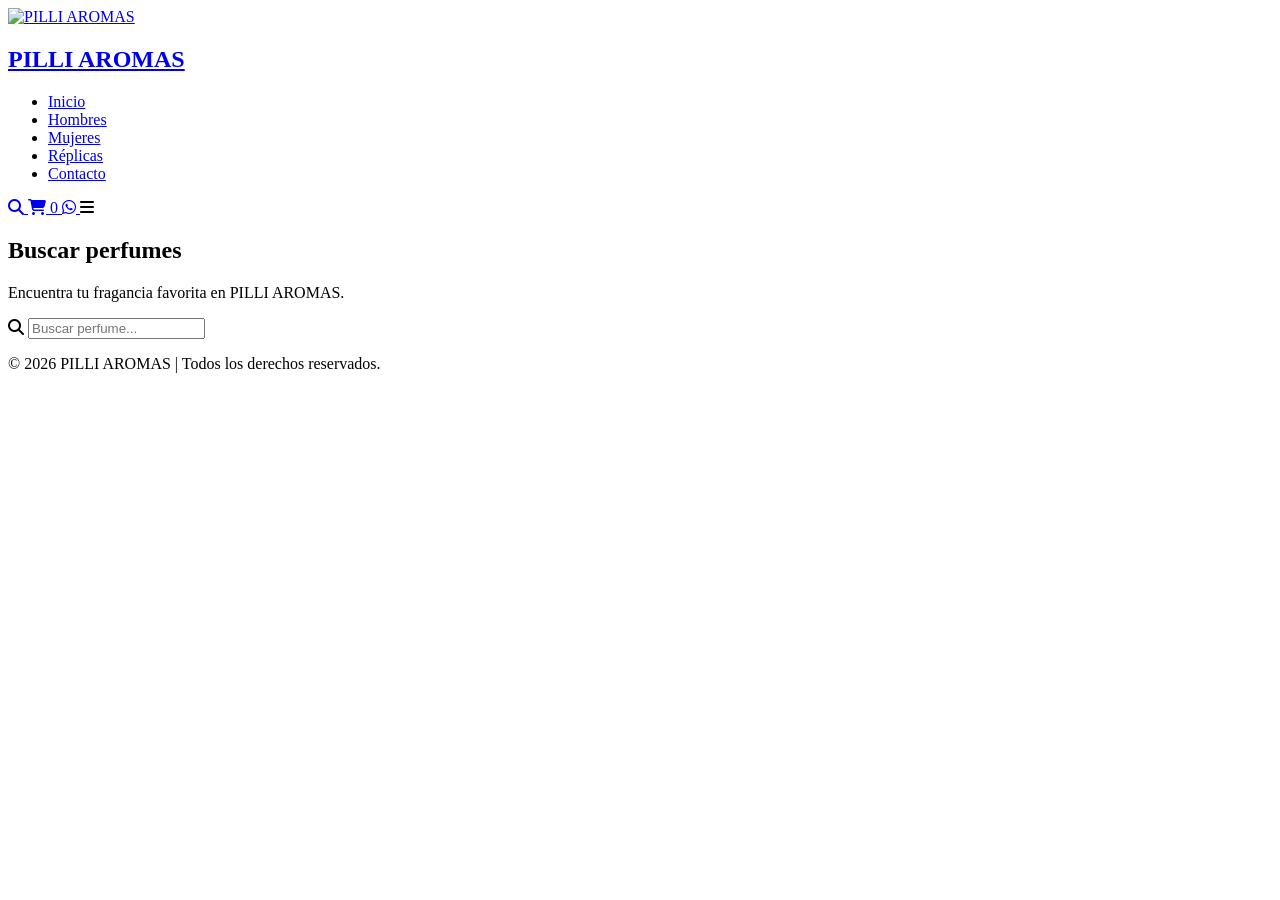
==== buscar.html @ 11cfb2fa "Add files via upload" ====
<!DOCTYPE html>
<html lang="es">

<head>

<meta charset="UTF-8">
<meta name="viewport" content="width=device-width, initial-scale=1.0">

<meta name="description" content="Busca tu fragancia favorita en el catálogo completo de PILLI AROMAS.">


<title>PILLI AROMAS | Buscar</title>

<link rel="icon" type="image/png" href="img/icono-pillimue.png">


<link rel="stylesheet" href="css/style.css">

<link rel="stylesheet"
href="https://cdnjs.cloudflare.com/ajax/libs/font-awesome/6.7.2/css/all.min.css">

</head>


<body>


<header>

<nav class="navbar">


<a href="index.html" class="logo">

<img src="img/icono-pillimue.png" alt="PILLI AROMAS">

<h2>PILLI AROMAS</h2>

</a>


<ul class="menu" id="menu">

<li><a href="index.html">Inicio</a></li>

<li><a href="hombres.html">Hombres</a></li>

<li><a href="mujeres.html">Mujeres</a></li>

<li><a href="replicas.html">Réplicas</a></li>

<li><a href="contacto.html">Contacto</a></li>

</ul>


<div class="iconos">

<a href="buscar.html">

<i class="fa-solid fa-magnifying-glass"></i>

</a>

<a href="carrito.html" class="carrito-icono">

<i class="fa-solid fa-cart-shopping"></i>

<span id="contador-carrito">
0
</span>

</a>


<a href="https://wa.me/573332524719?text=Hola,%20quiero%20hacer%20un%20pedido%20en%20PILLI%20AROMAS" target="_blank">

<i class="fa-brands fa-whatsapp"></i>

</a>

<i class="fa-solid fa-bars menu-movil" id="menu-btn"></i>

</div>


</nav>

</header>





<section class="destacados">


<h2>Buscar perfumes</h2>


<p>
Encuentra tu fragancia favorita en PILLI AROMAS.
</p>



<div class="barra-busqueda">

<i class="fa-solid fa-magnifying-glass"></i>

<label for="buscador" class="sr-only">Buscar perfume</label>

<input 
type="text"
id="buscador"
placeholder="Buscar perfume..."
>

</div>



<div class="contenedor-productos" id="resultado">

</div>


</section>

<footer>

<p>
© 2026 PILLI AROMAS | Todos los derechos reservados.
</p>

</footer>



<script src="JavaScript/script.js"></script>

<script src="JavaScript/productos.js"></script>


<script>

const buscador = document.getElementById("buscador");

const resultado = document.getElementById("resultado");



productos.forEach(producto => {


resultado.innerHTML += `

<article class="producto">


<img src="${producto.imagen}" alt="${producto.nombre}" loading="lazy">


<h3>${producto.nombre}</h3>


<p>
${producto.descripcion}
</p>


<span>
${producto.precio}
</span>



<a class="producto-whatsapp"
href="https://wa.me/573332524719?text=Hola,%20estoy%20interesado%20en%20${producto.nombre}%20de%20PILLI%20AROMAS"
target="_blank">

<i class="fa-brands fa-whatsapp"></i>

Consultar

</a>


<button class="btn-carrito"
onclick="agregarCarrito('${producto.nombre}', '${producto.imagen}', 120000)">

<i class="fa-solid fa-cart-plus"></i>

Agregar al carrito

</button>


</article>

`;

});




const productosHTML = document.querySelectorAll(".producto");



buscador.addEventListener("keyup",()=>{


let texto = buscador.value.toLowerCase();



productosHTML.forEach(producto=>{


let nombre = producto.querySelector("h3").innerText.toLowerCase();



if(nombre.includes(texto)){


producto.style.display="block";


}else{


producto.style.display="none";


}


});


});


</script>


</body>

</html>
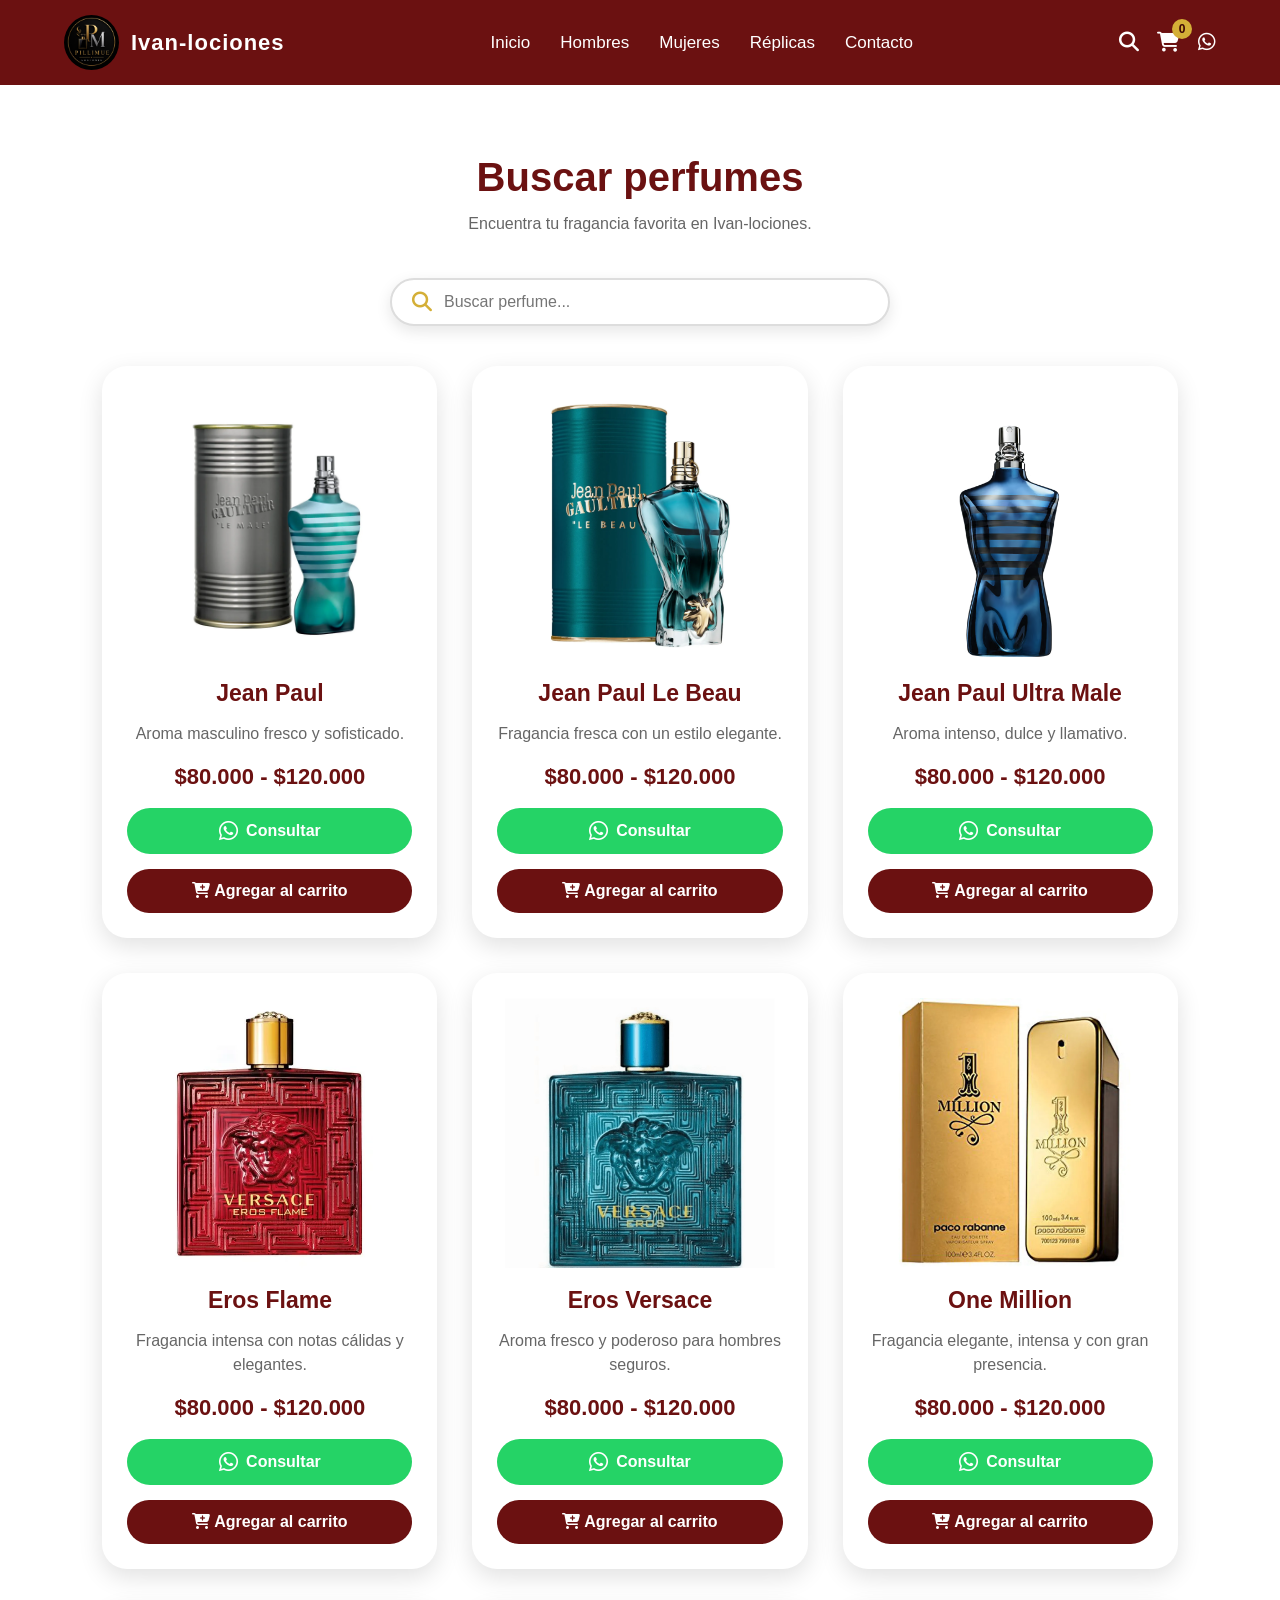
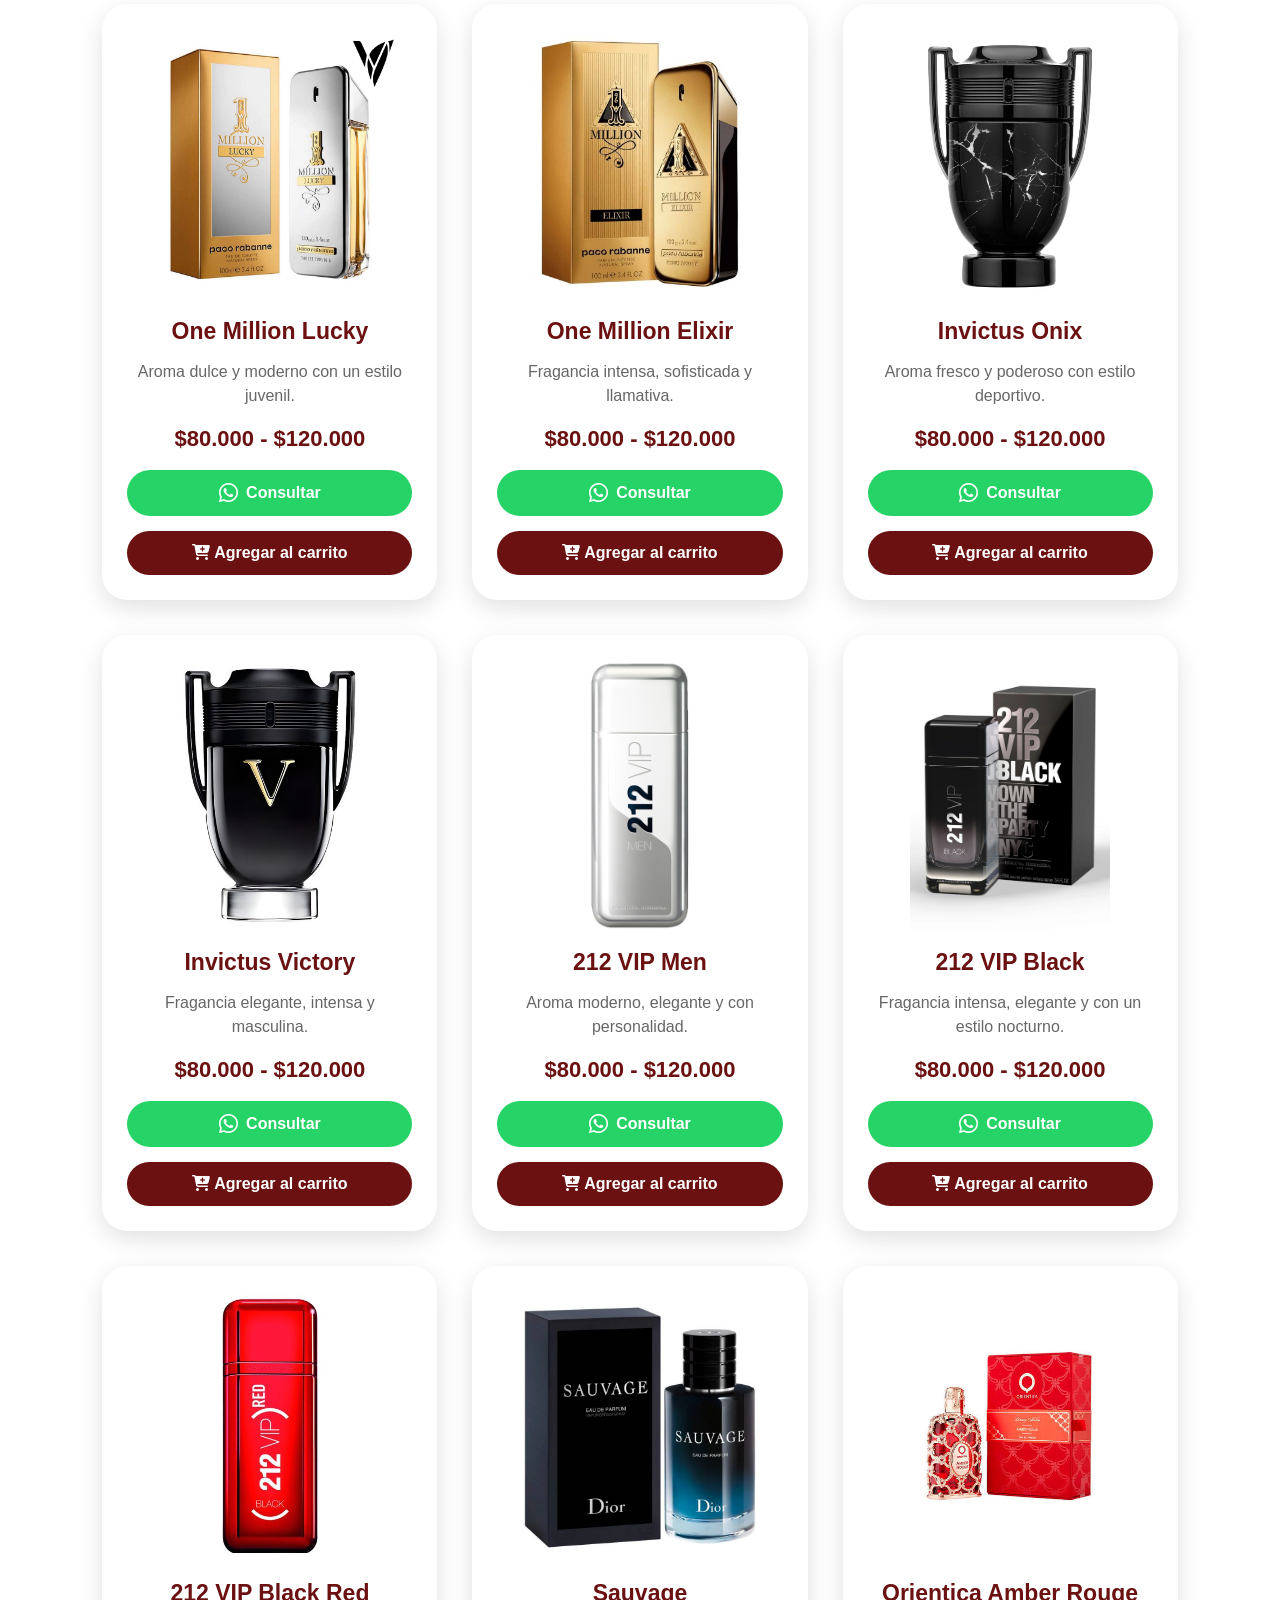
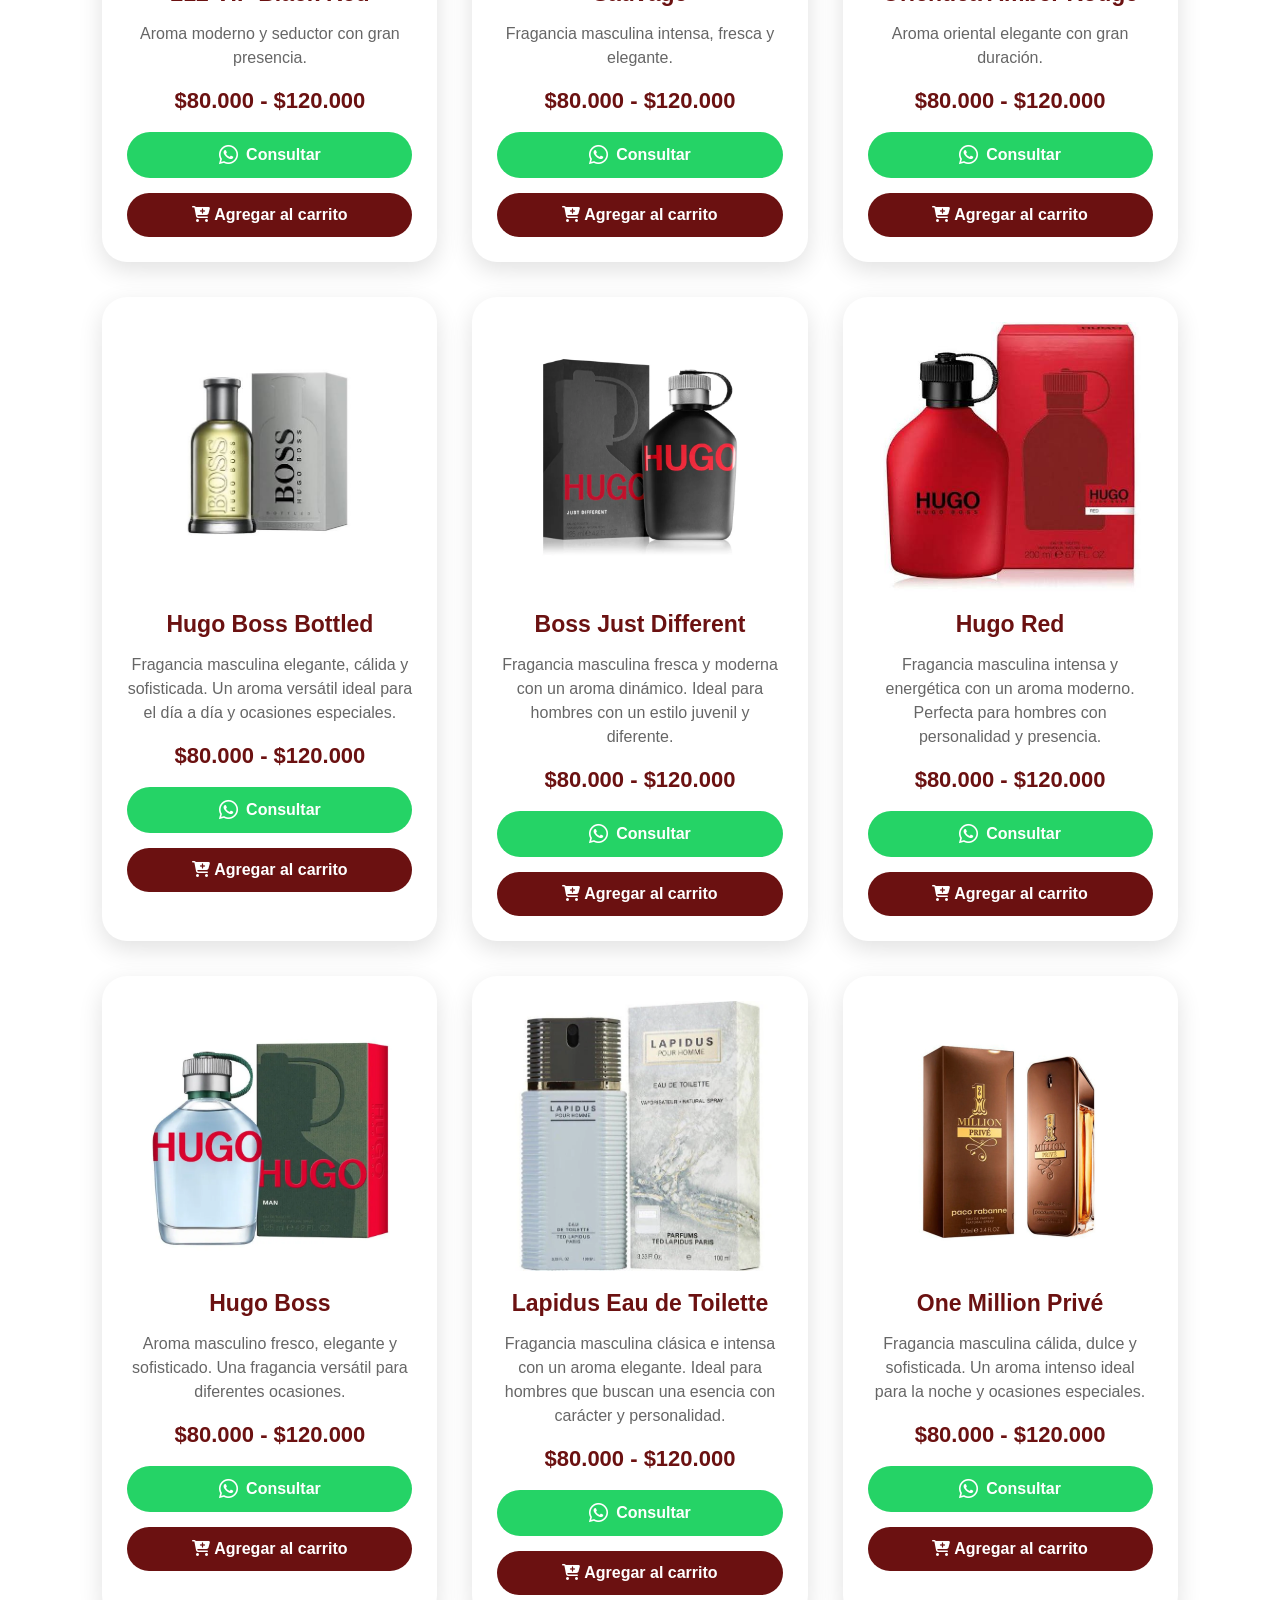
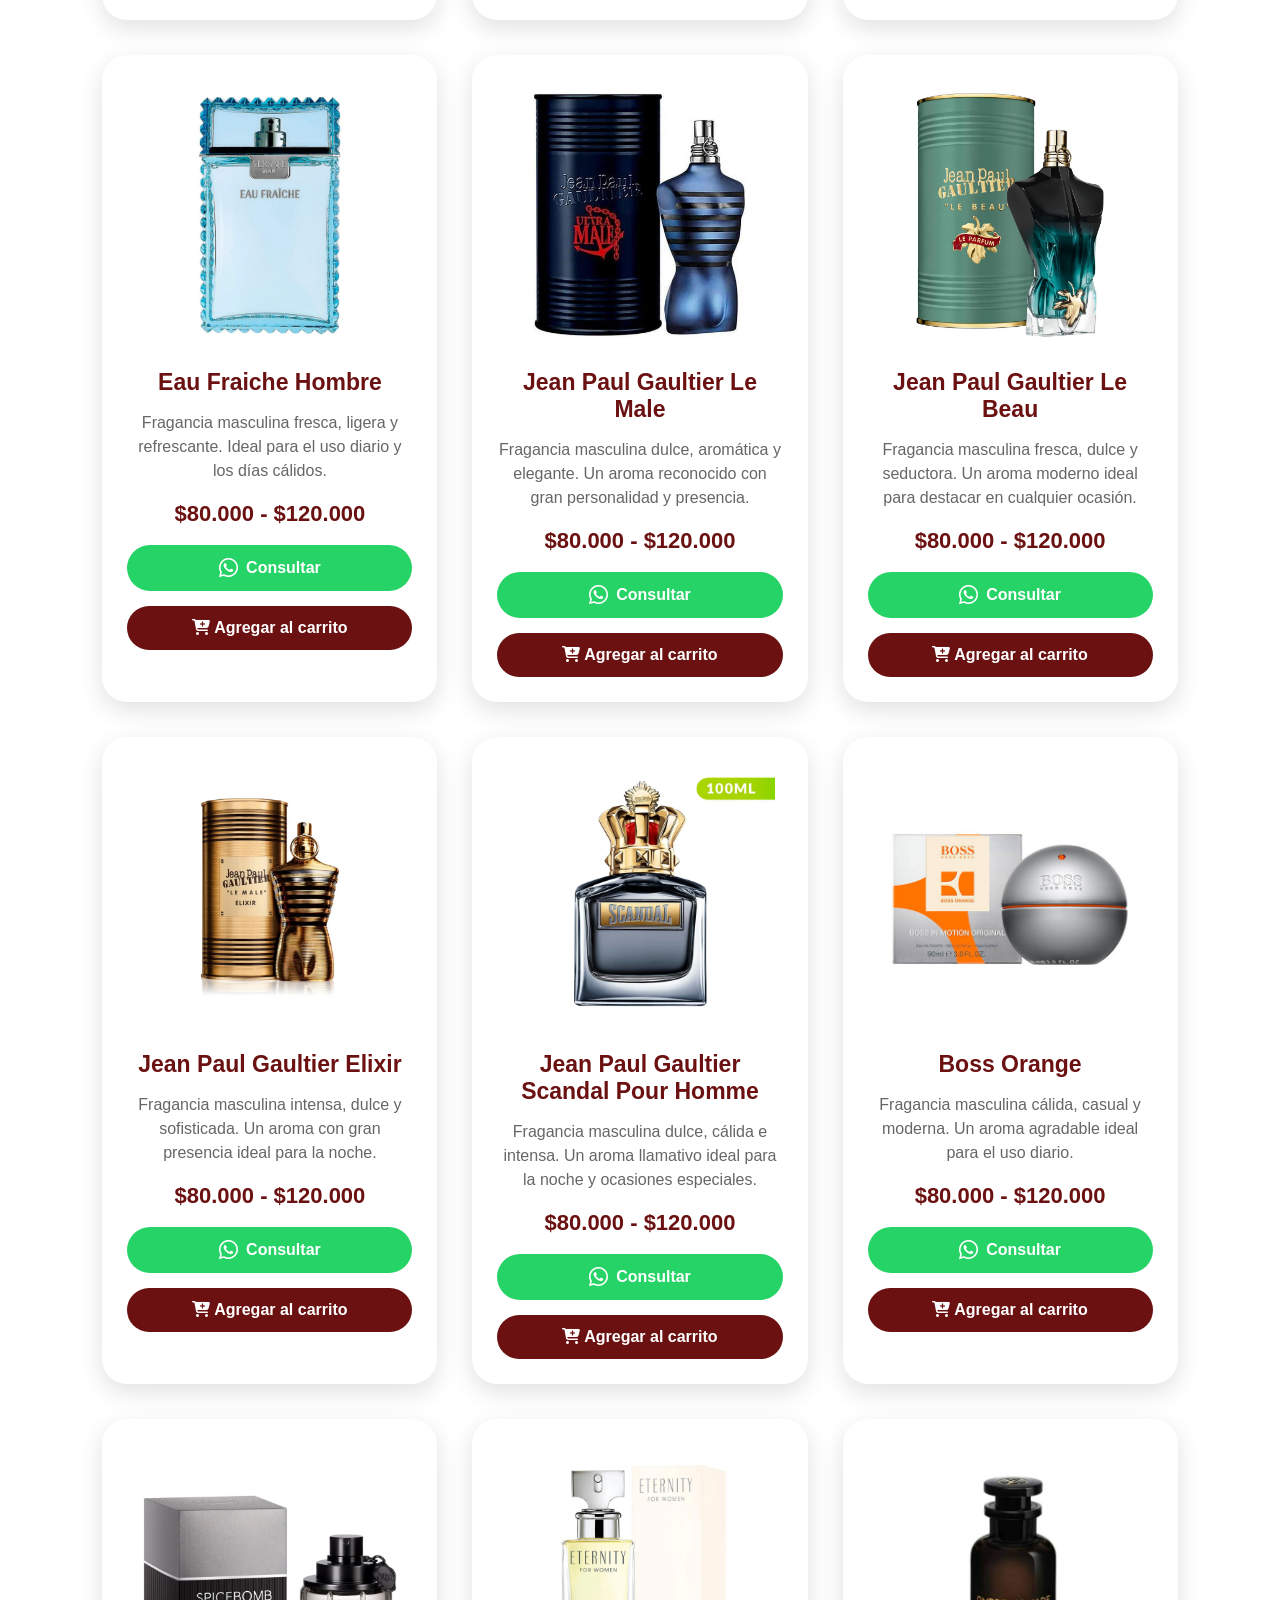
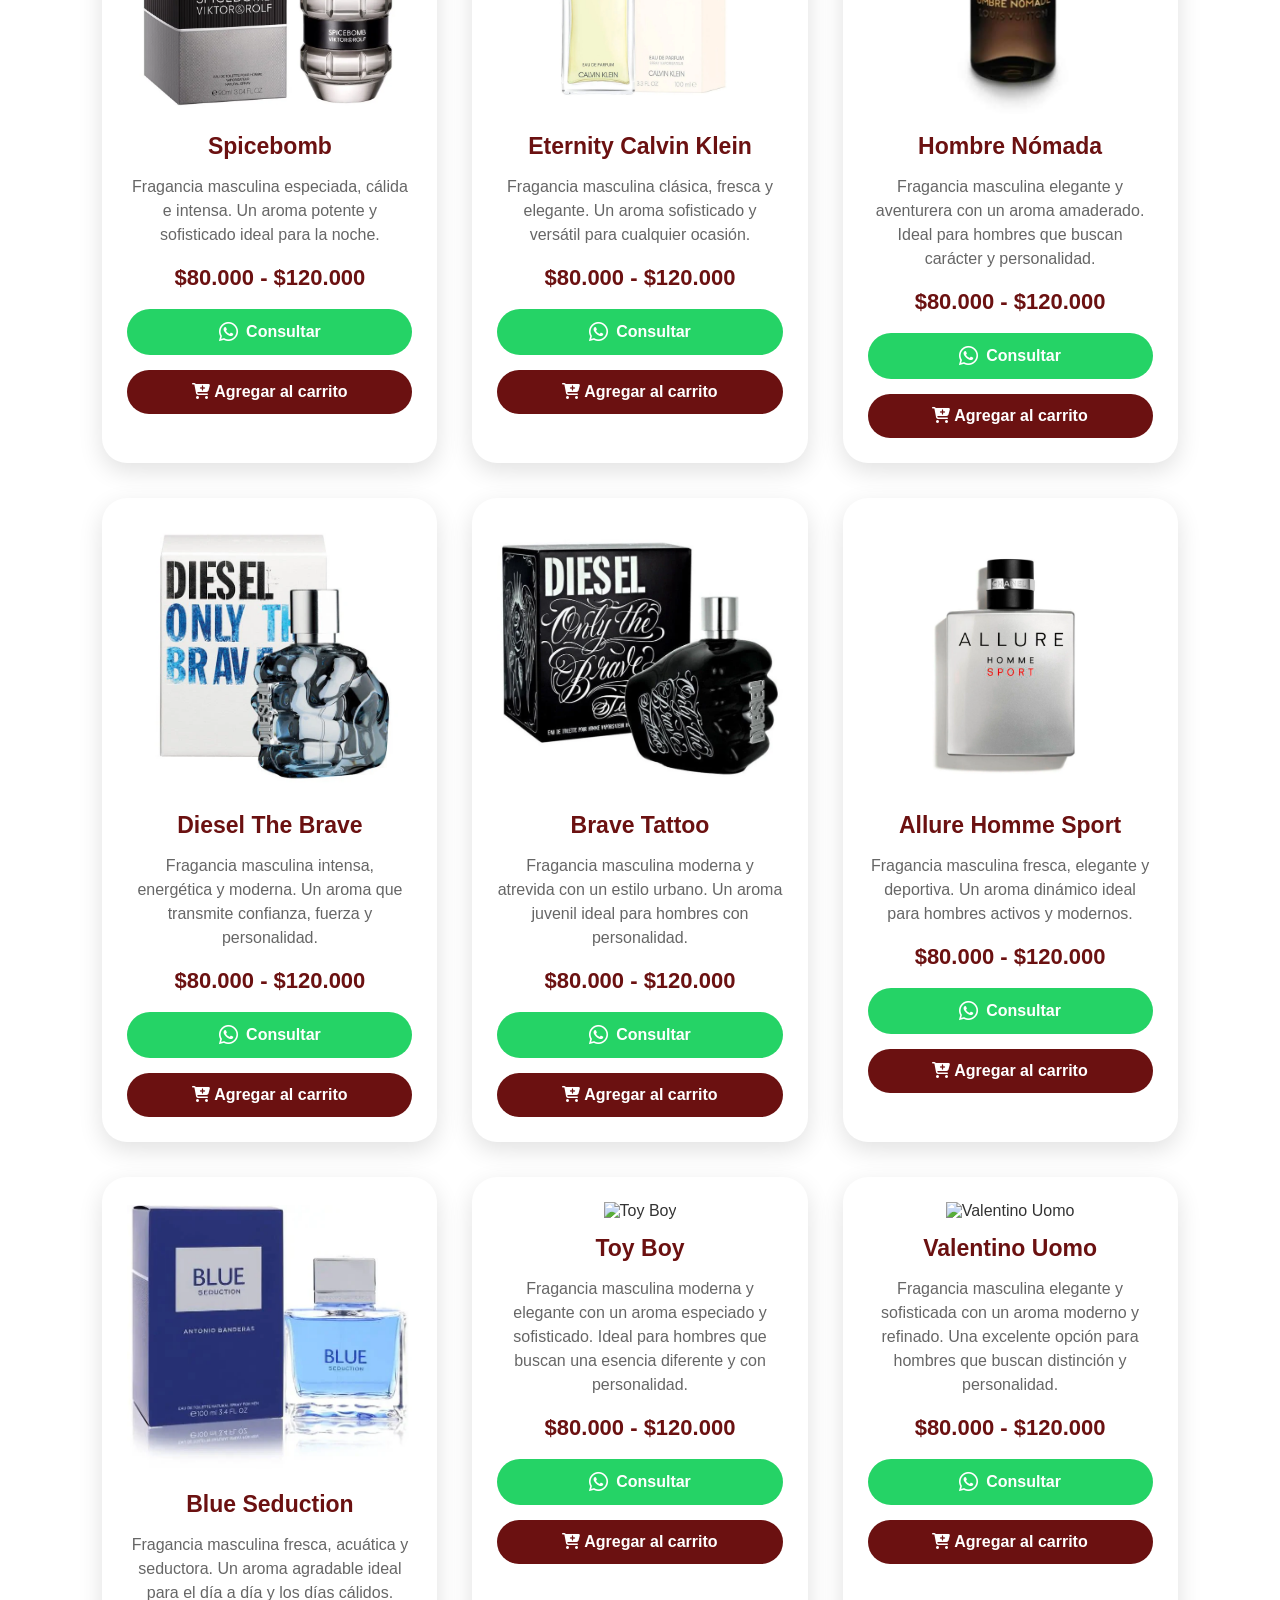
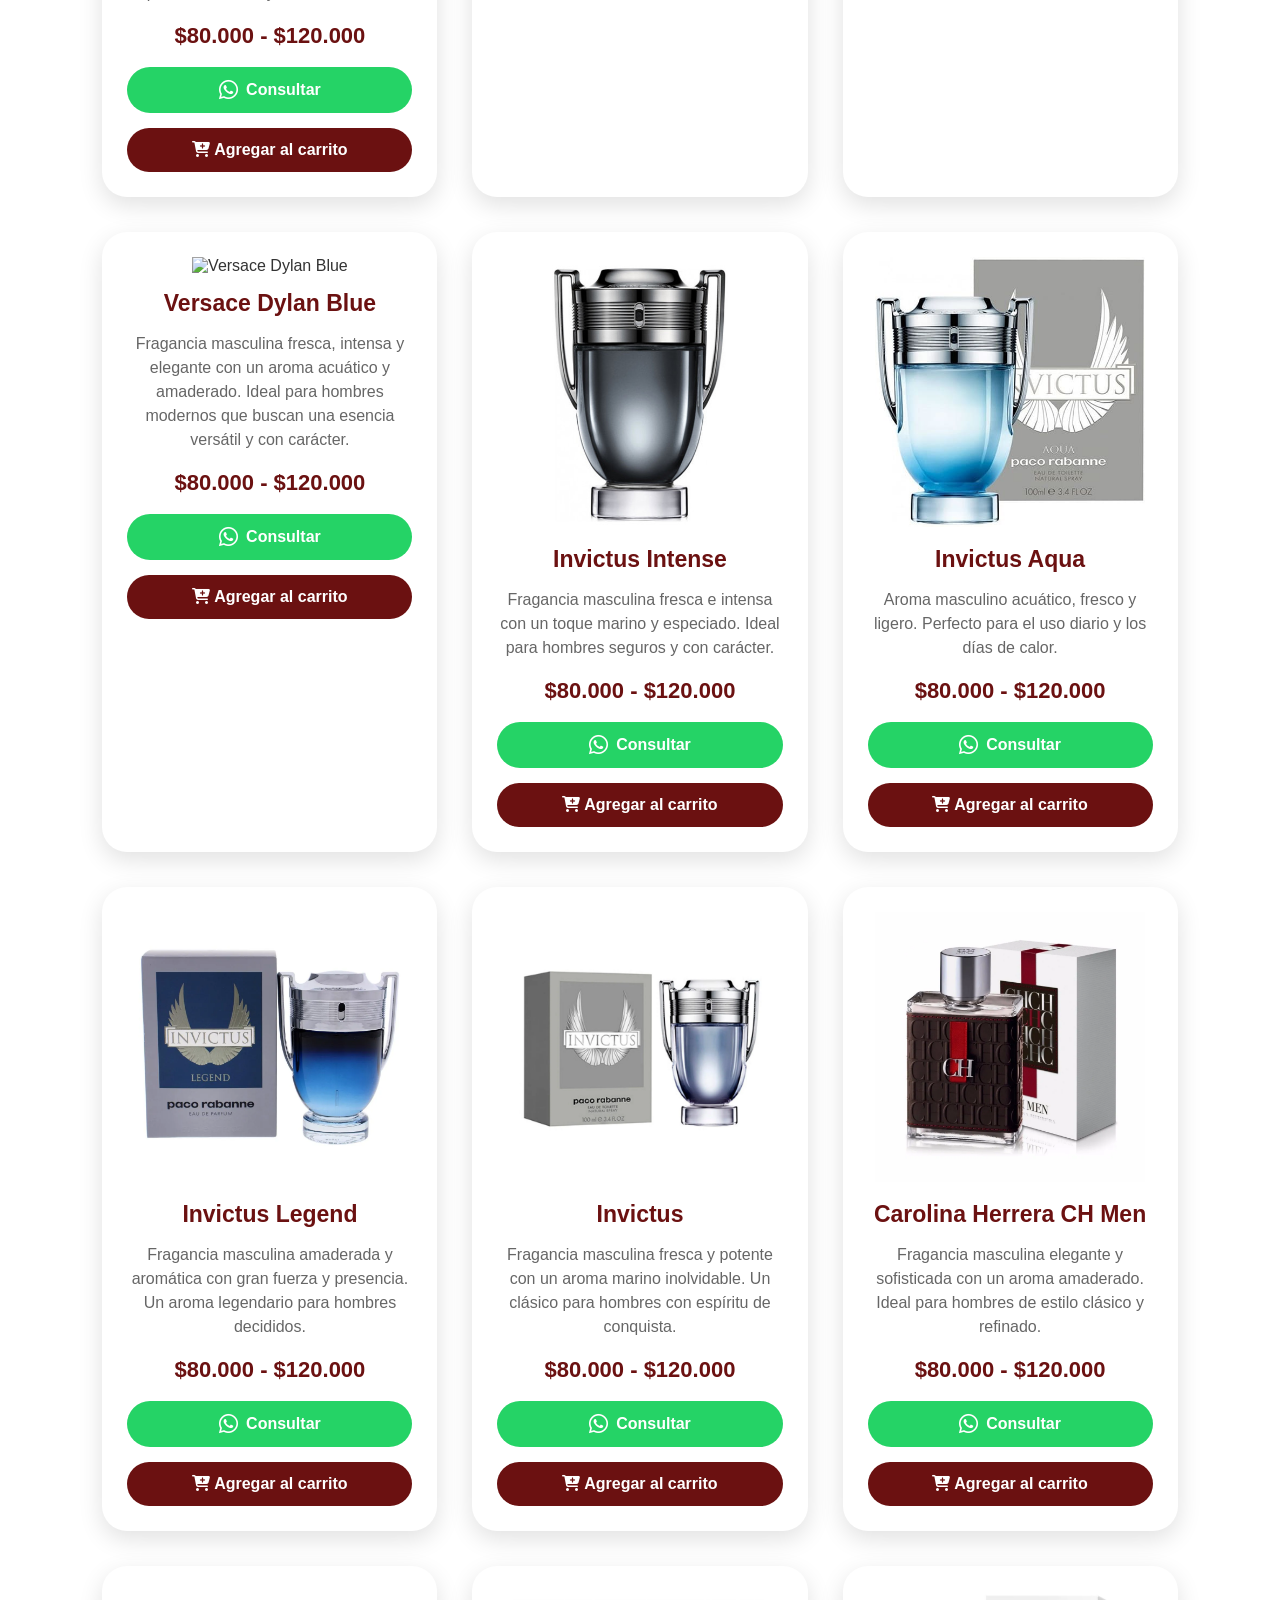
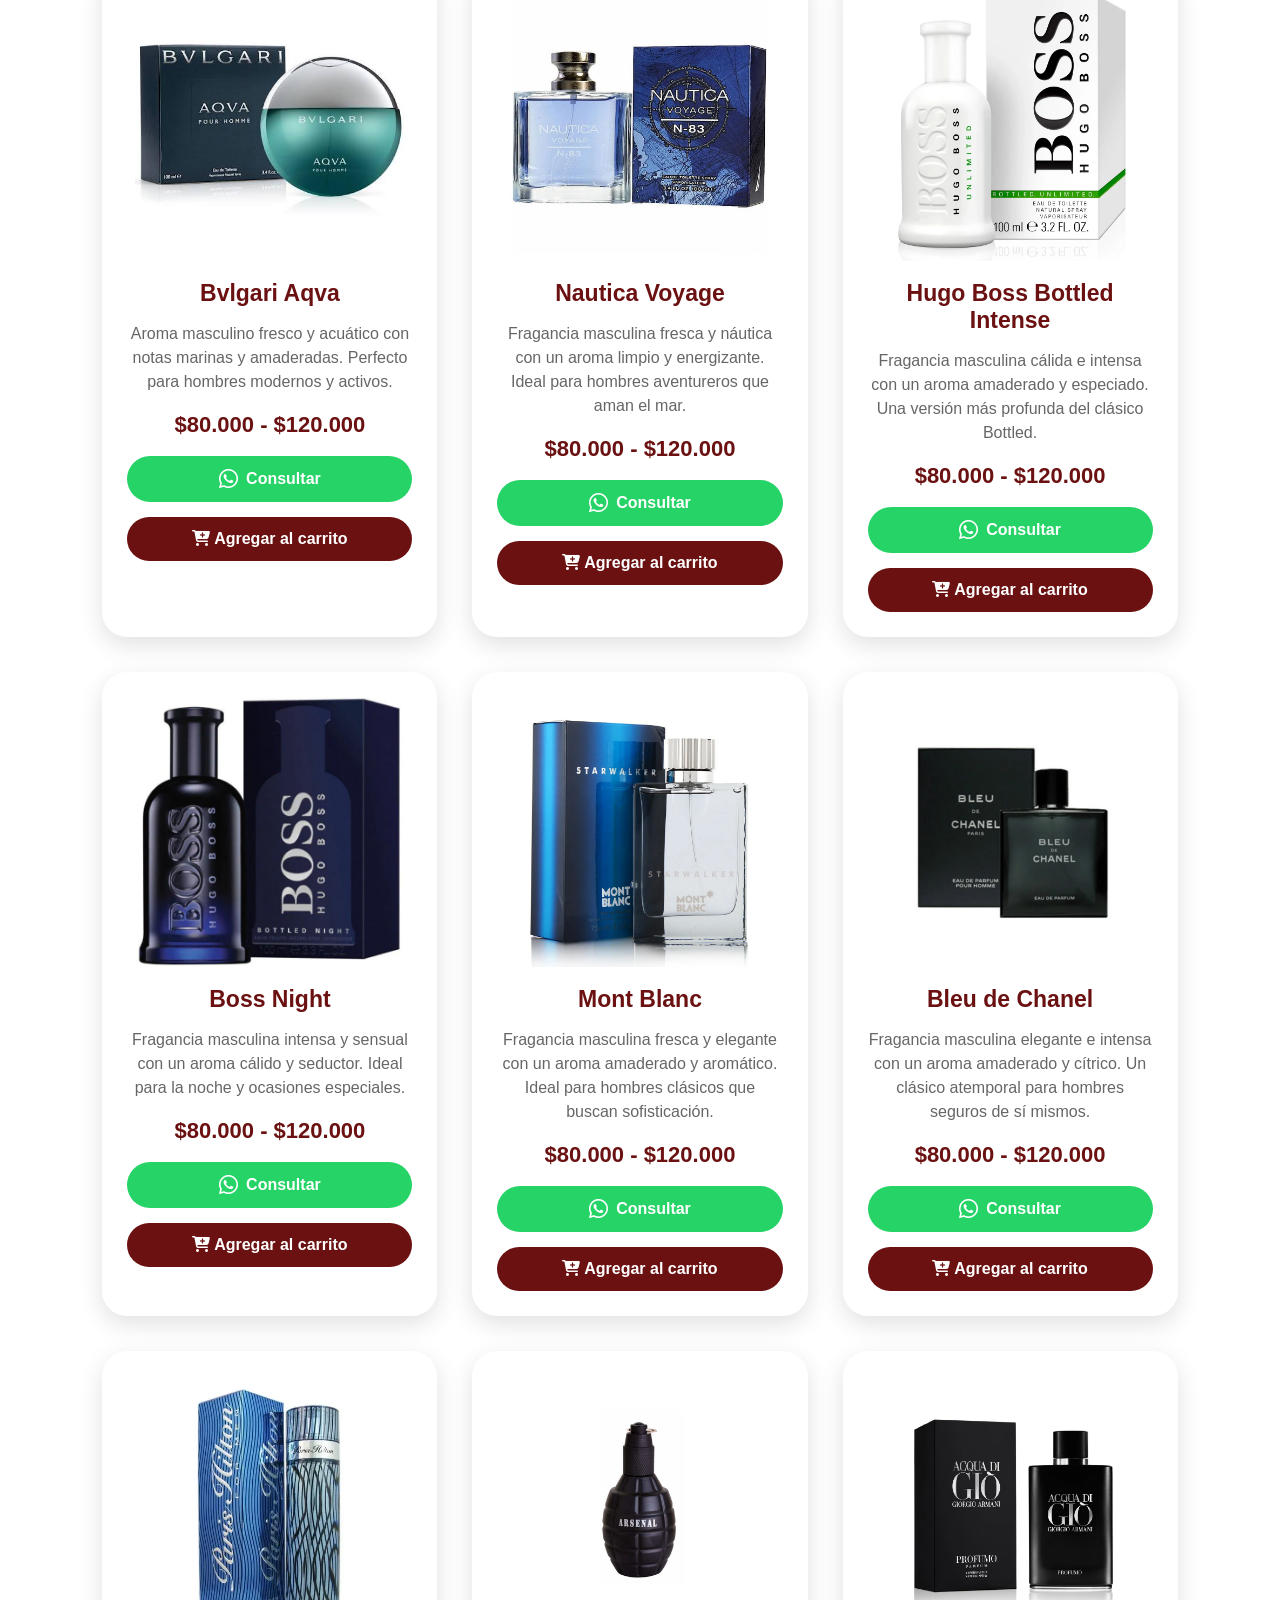
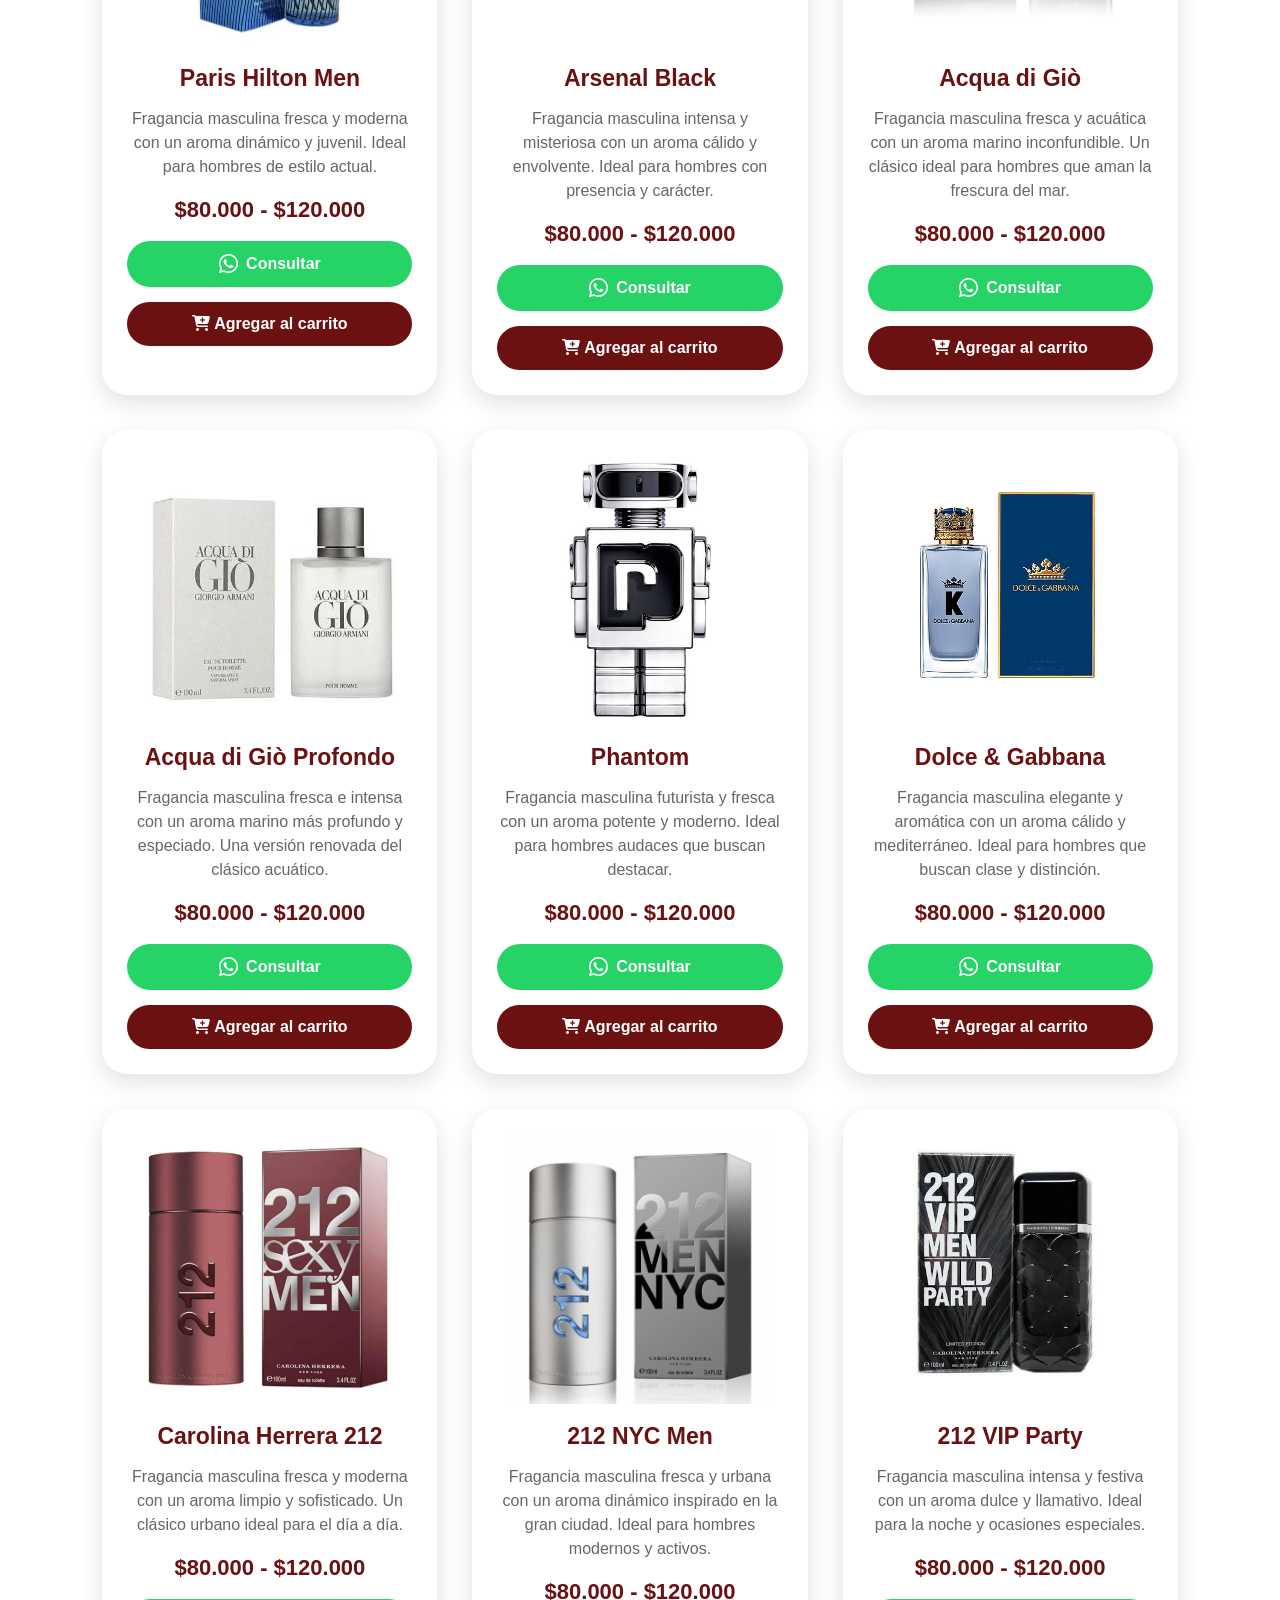
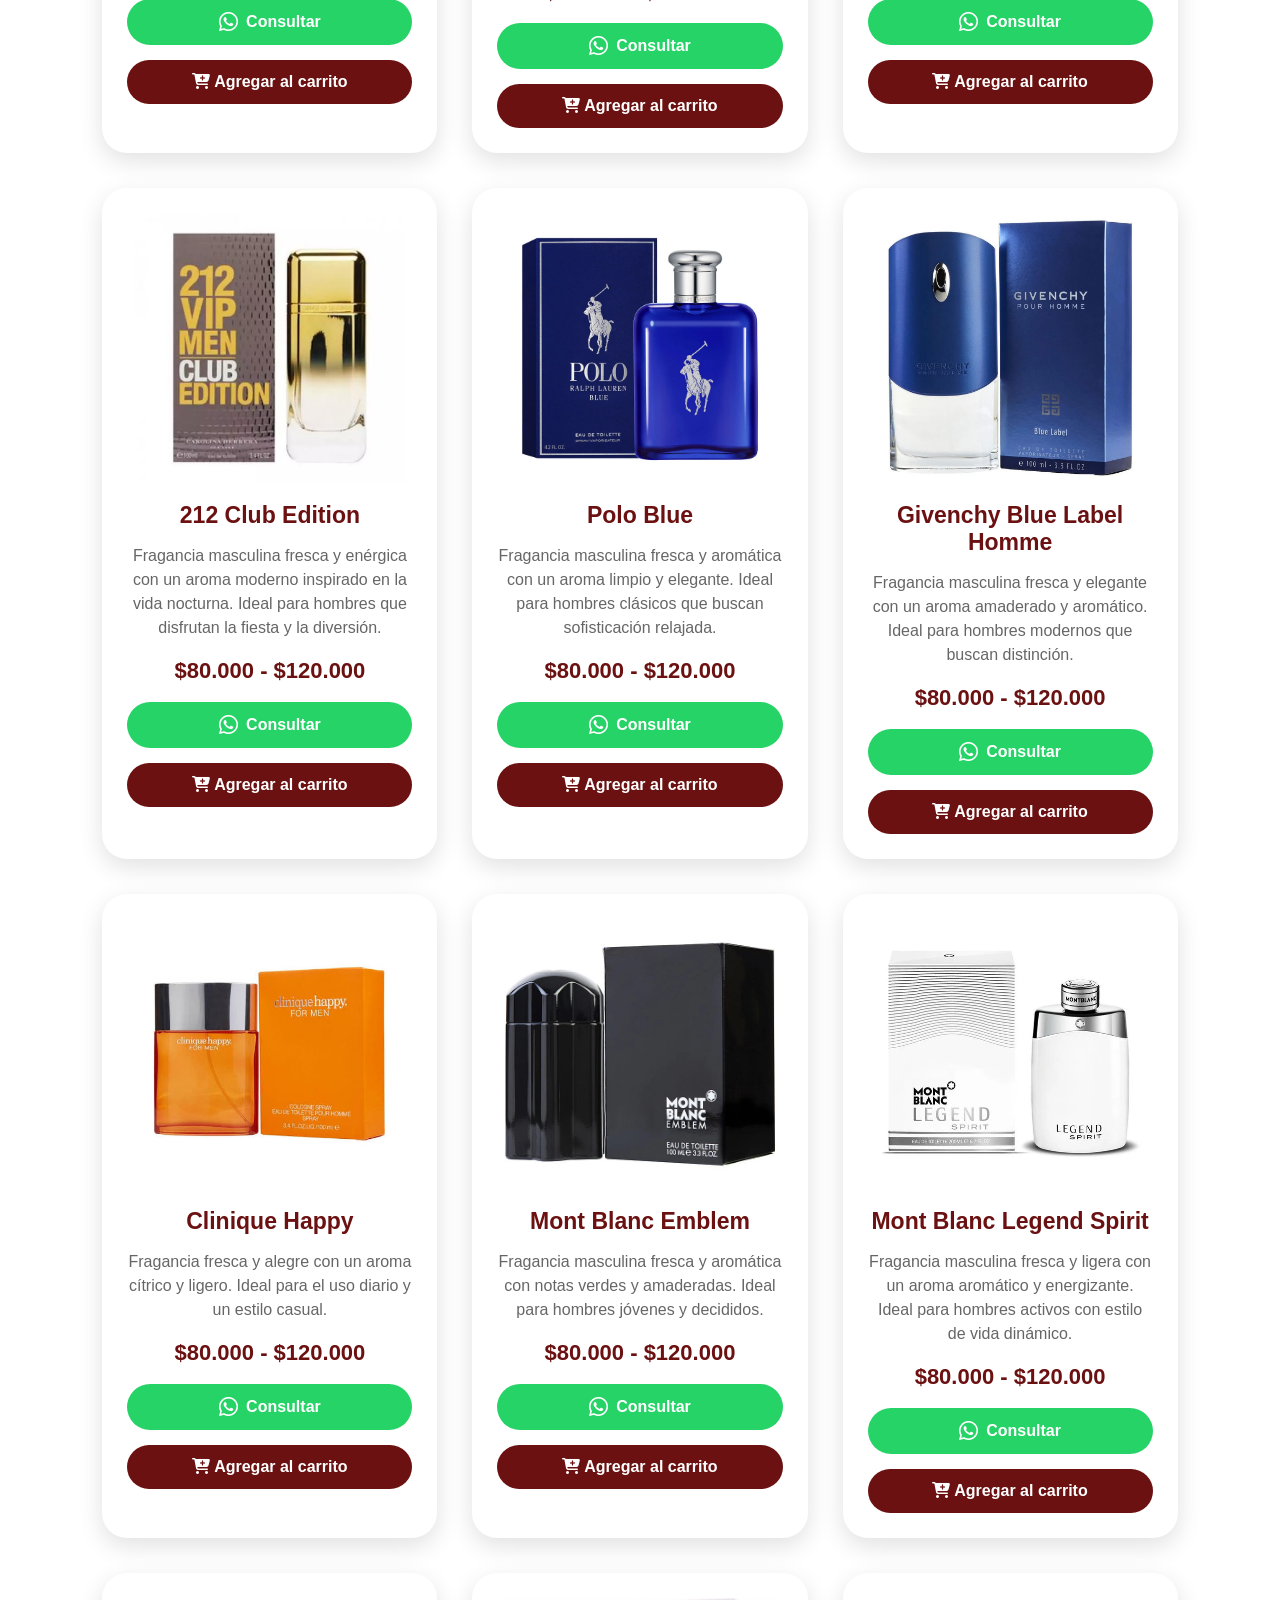
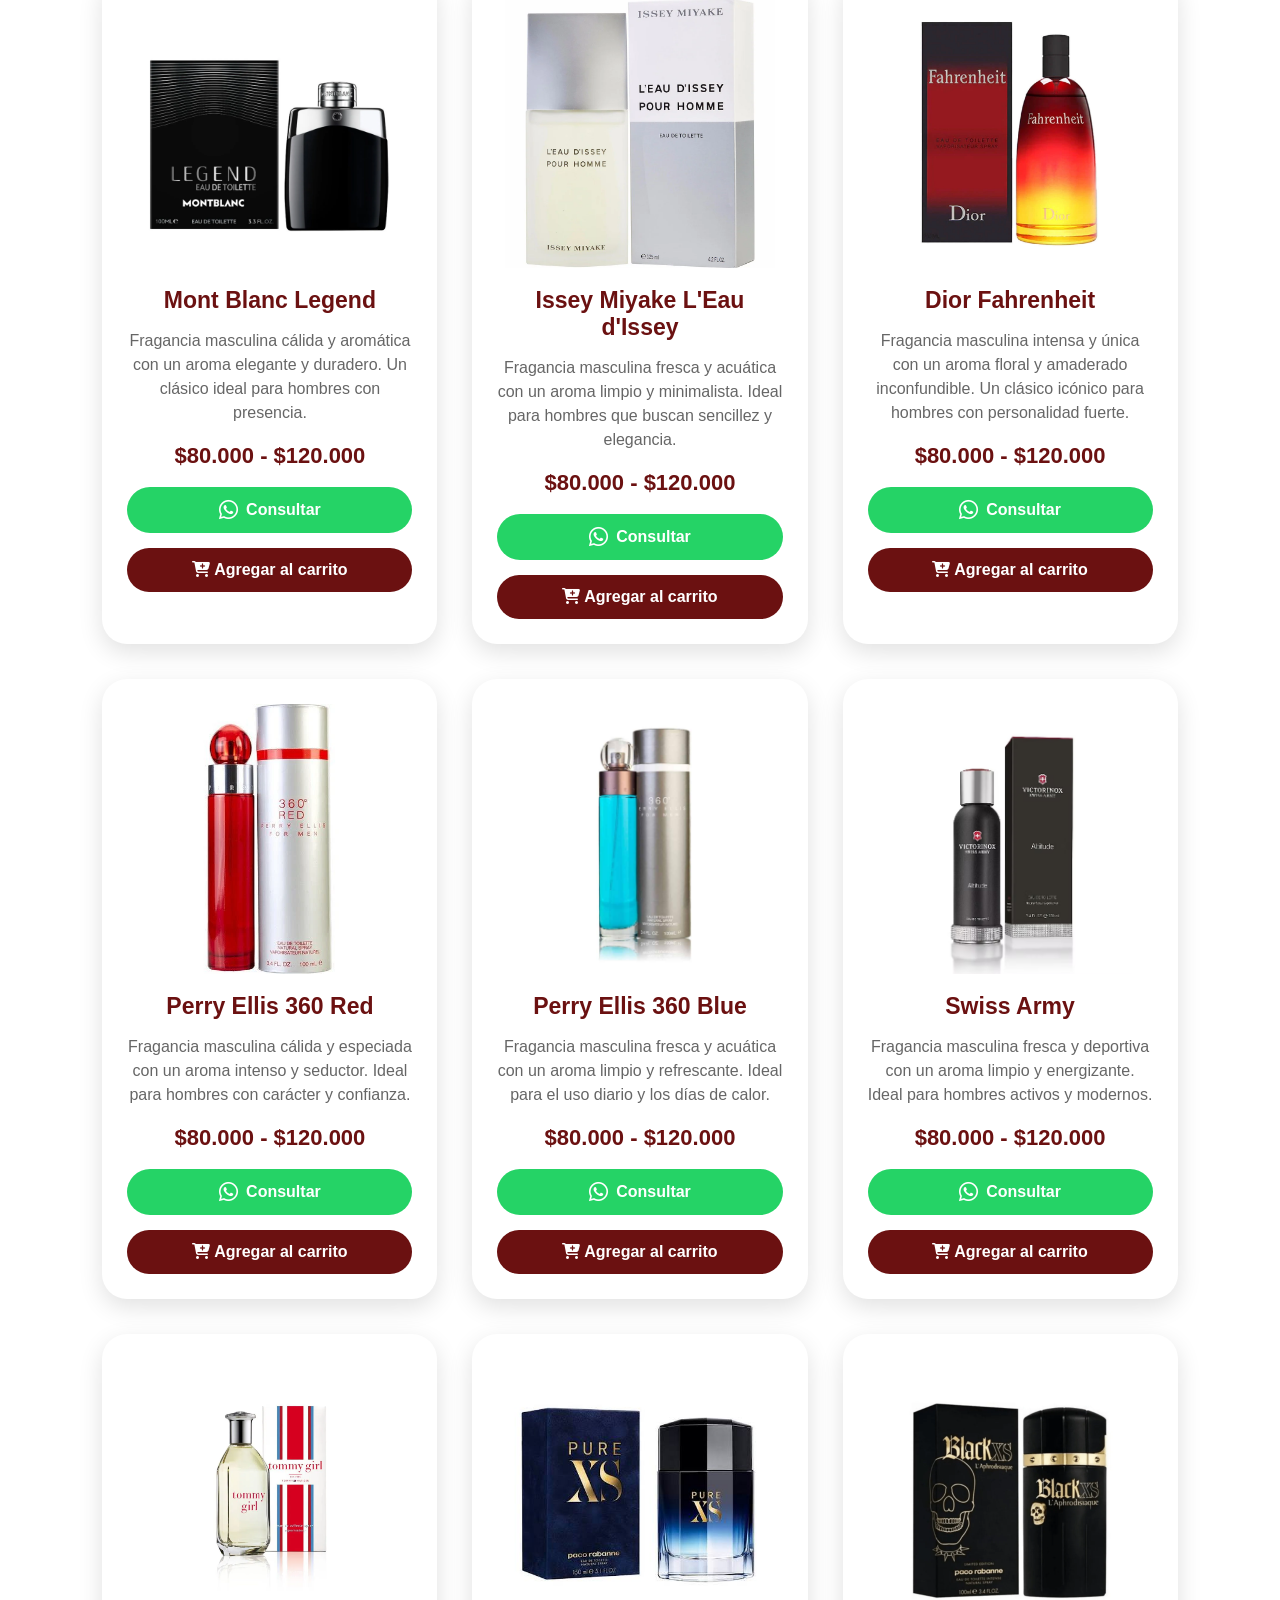
==== commit 519fd8de: "Add files via upload" ====
--- a/buscar.html
+++ b/buscar.html
@@ -6,10 +6,10 @@
 <meta charset="UTF-8">
 <meta name="viewport" content="width=device-width, initial-scale=1.0">
 
-<meta name="description" content="Busca tu fragancia favorita en el catálogo completo de PILLI AROMAS.">
-
-
-<title>PILLI AROMAS | Buscar</title>
+<meta name="description" content="Busca tu fragancia favorita en el catálogo completo de Ivan-lociones.">
+
+
+<title>Ivan-lociones | Buscar</title>
 
 <link rel="icon" type="image/png" href="img/icono-pillimue.png">
 
@@ -32,9 +32,9 @@
 
 <a href="index.html" class="logo">
 
-<img src="img/icono-pillimue.png" alt="PILLI AROMAS">
-
-<h2>PILLI AROMAS</h2>
+<img src="img/icono-pillimue.png" alt="Ivan-lociones">
+
+<h2>Ivan-lociones</h2>
 
 </a>
 
@@ -73,7 +73,7 @@
 </a>
 
 
-<a href="https://wa.me/573332524719?text=Hola,%20quiero%20hacer%20un%20pedido%20en%20PILLI%20AROMAS" target="_blank">
+<a href="https://wa.me/573143468300?text=Hola,%20quiero%20hacer%20un%20pedido%20en%20Ivan-lociones" target="_blank">
 
 <i class="fa-brands fa-whatsapp"></i>
 
@@ -99,7 +99,7 @@
 
 
 <p>
-Encuentra tu fragancia favorita en PILLI AROMAS.
+Encuentra tu fragancia favorita en Ivan-lociones.
 </p>
 
 
@@ -130,7 +130,7 @@
 <footer>
 
 <p>
-© 2026 PILLI AROMAS | Todos los derechos reservados.
+© 2026 Ivan-lociones | Todos los derechos reservados.
 </p>
 
 </footer>
@@ -176,7 +176,7 @@
 
 
 <a class="producto-whatsapp"
-href="https://wa.me/573332524719?text=Hola,%20estoy%20interesado%20en%20${producto.nombre}%20de%20PILLI%20AROMAS"
+href="https://wa.me/573143468300?text=Hola,%20estoy%20interesado%20en%20${producto.nombre}%20de%20Ivan-lociones"
 target="_blank">
 
 <i class="fa-brands fa-whatsapp"></i>
--- a/css/style.css
+++ b/css/style.css
@@ -0,0 +1,1752 @@
+/* =========================
+   PILLI AROMAS PREMIUM
+========================= */
+
+
+:root{
+
+    --vino:#6b1111;
+    --vino-oscuro:#3b0505;
+    --dorado:#d4af37;
+    --blanco:#ffffff;
+    --gris:#f5f5f5;
+    --texto:#333;
+
+}
+
+
+
+/* =========================
+   RESET GENERAL
+========================= */
+
+
+*{
+
+    margin:0;
+    padding:0;
+    box-sizing:border-box;
+
+}
+
+
+
+html{
+
+    scroll-behavior:smooth;
+
+}
+
+
+
+body{
+
+    font-family:Arial, Helvetica, sans-serif;
+
+    color:var(--texto);
+
+    background:white;
+
+
+    /* Pie de página siempre abajo, aunque la página sea corta */
+
+    display:flex;
+
+    flex-direction:column;
+
+    min-height:100vh;
+
+}
+
+
+
+/* =========================
+   NAVBAR
+========================= */
+
+
+header{
+
+    background:var(--vino);
+
+    position:sticky;
+
+    top:0;
+
+    z-index:1000;
+
+}
+
+
+
+.navbar{
+
+    width:90%;
+
+    max-width:1200px;
+
+    margin:auto;
+
+    display:flex;
+
+    justify-content:space-between;
+
+    align-items:center;
+
+    padding:15px 0;
+
+}
+
+
+
+/* LOGO */
+
+
+.logo{
+
+    display:flex;
+
+    align-items:center;
+
+    gap:12px;
+
+    text-decoration:none;
+
+    color:white;
+
+}
+
+
+
+.logo img{
+
+    width:55px;
+
+    height:55px;
+
+    border-radius:50%;
+
+    object-fit:cover;
+
+    transition:.3s;
+
+}
+
+
+
+.logo img:hover{
+
+    transform:scale(1.1);
+
+}
+
+
+
+.logo h2{
+
+    font-size:22px;
+
+    letter-spacing:1px;
+
+}
+
+
+
+
+
+/* MENU */
+
+
+.menu{
+
+    display:flex;
+
+    gap:30px;
+
+    list-style:none;
+
+}
+
+
+
+.menu a{
+
+    color:white;
+
+    text-decoration:none;
+
+    font-size:17px;
+
+    transition:.3s;
+
+}
+
+
+
+.menu a:hover{
+
+    color:var(--dorado);
+
+}
+
+
+
+
+
+/* ICONOS */
+
+
+.iconos{
+
+    display:flex;
+
+    align-items:center;
+
+    gap:18px;
+
+}
+
+
+
+.iconos a{
+
+    color:white;
+
+    text-decoration:none;
+
+    font-size:20px;
+
+    transition:.3s;
+
+}
+
+
+
+.iconos i{
+
+    cursor:pointer;
+
+}
+
+
+
+.iconos a:hover,
+.iconos i:hover{
+
+    color:var(--dorado);
+
+    transform:scale(1.15);
+
+}
+
+
+
+
+
+/* MENU MOVIL */
+
+
+/* Se oculta en computador. Se escribe como .iconos .menu-movil para que
+   Font Awesome no lo vuelva a mostrar. */
+
+.iconos .menu-movil{
+
+    display:none;
+
+    color:white;
+
+}
+
+
+
+
+
+/* =========================
+   HERO
+========================= */
+
+
+.hero{
+
+    min-height:600px;
+
+    display:flex;
+
+    justify-content:center;
+
+    align-items:center;
+
+    text-align:center;
+
+
+    background:
+
+    linear-gradient(
+    rgba(0,0,0,.55),
+    rgba(0,0,0,.55)
+    ),
+
+    url("../img/banner.png");
+
+
+    background-size:cover;
+
+    background-position:center;
+
+
+    /* Color de respaldo: se ve mientras carga la foto (en vez de gris) */
+
+    background-color:#4a3210;
+
+}
+
+
+
+
+
+.hero-contenido{
+
+    color:white;
+
+    max-width:750px;
+
+    width:90%;
+
+    animation:entrada 1s ease;
+
+}
+
+
+
+.hero h1{
+
+    font-size:65px;
+
+    letter-spacing:4px;
+
+}
+
+
+
+.hero h2{
+
+    margin:15px 0;
+
+    font-size:30px;
+
+    color:var(--dorado);
+
+}
+
+
+
+.hero p{
+
+    font-size:20px;
+
+    margin-bottom:35px;
+
+}
+
+
+
+
+
+.btn{
+
+    display:inline-block;
+
+    background:var(--dorado);
+
+    color:black;
+
+    padding:15px 40px;
+
+    border-radius:40px;
+
+    text-decoration:none;
+
+    font-weight:bold;
+
+    transition:.3s;
+
+}
+
+
+
+.btn:hover{
+
+    background:white;
+
+    transform:translateY(-5px);
+
+}
+/* =========================
+   PRODUCTOS
+========================= */
+
+
+.destacados{
+
+    padding:70px 8%;
+
+    text-align:center;
+
+}
+
+
+
+.destacados h2{
+
+    color:var(--vino);
+
+    font-size:40px;
+
+}
+
+
+
+.destacados > p{
+
+    margin:15px 0 45px;
+
+    color:#666;
+
+}
+
+
+
+
+
+/* CONTENEDOR PRODUCTOS */
+
+
+.contenedor-productos{
+
+    display:grid;
+
+    grid-template-columns:repeat(3,1fr);
+
+    gap:35px;
+
+}
+
+
+
+
+
+/* TARJETA PRODUCTO */
+
+
+.producto{
+
+    background:white;
+
+    padding:25px;
+
+    border-radius:25px;
+
+    box-shadow:
+
+    0 8px 25px rgba(0,0,0,.12);
+
+
+    transition:.4s;
+
+    overflow:hidden;
+
+}
+
+
+
+.producto:hover{
+
+    transform:translateY(-12px);
+
+
+    box-shadow:
+
+    0 15px 35px rgba(0,0,0,.25);
+
+}
+
+
+
+
+
+/* IMAGEN PRODUCTO */
+
+
+.producto img{
+
+    width:100%;
+
+    height:270px;
+
+    object-fit:contain;
+
+    transition:.4s;
+
+}
+
+
+
+.producto:hover img{
+
+    transform:scale(1.08);
+
+}
+
+
+
+
+
+/* TITULO */
+
+
+.producto h3{
+
+    color:var(--vino);
+
+    font-size:23px;
+
+    margin:15px 0;
+
+}
+
+
+
+
+
+/* DESCRIPCIÓN */
+
+
+.producto p{
+
+    color:#666;
+
+    line-height:1.5;
+
+}
+
+
+
+
+
+/* PRECIO */
+
+
+.producto span{
+
+    display:block;
+
+    margin:18px 0;
+
+    color:var(--vino);
+
+    font-size:22px;
+
+    font-weight:bold;
+
+}
+
+
+
+
+
+/* =========================
+   BOTON WHATSAPP PRODUCTO
+========================= */
+
+
+.producto-whatsapp{
+
+    display:flex;
+
+    justify-content:center;
+
+    align-items:center;
+
+    gap:8px;
+
+
+    background:#25D366;
+
+    color:white;
+
+
+    padding:12px 20px;
+
+
+    border-radius:30px;
+
+
+    text-decoration:none;
+
+    font-weight:bold;
+
+
+    transition:.3s;
+
+}
+
+
+
+.producto-whatsapp i{
+
+    font-size:22px;
+
+}
+
+
+
+.producto-whatsapp:hover{
+
+    background:#128C7E;
+
+    transform:translateY(-3px);
+
+}
+
+
+
+
+
+/* =========================
+   BOTON CARRITO
+========================= */
+
+
+.btn-carrito{
+
+    width:100%;
+
+    margin-top:15px;
+
+
+    padding:13px;
+
+
+    border:none;
+
+    border-radius:30px;
+
+
+    background:var(--vino);
+
+    color:white;
+
+
+    font-size:16px;
+
+    font-weight:bold;
+
+
+    cursor:pointer;
+
+
+    transition:.3s;
+
+}
+
+
+
+.btn-carrito:hover{
+
+    background:var(--dorado);
+
+    color:var(--vino-oscuro);
+
+    transform:translateY(-3px);
+
+}
+
+
+
+
+
+/* =========================
+   CARRITO ICONO NAVBAR
+========================= */
+
+
+.carrito-icono{
+
+    position:relative;
+
+    color:white;
+
+    text-decoration:none;
+
+    font-size:22px;
+
+}
+
+
+
+#contador-carrito{
+
+    position:absolute;
+
+
+    top:-12px;
+
+    right:-12px;
+
+
+    width:20px;
+
+    height:20px;
+
+
+    border-radius:50%;
+
+
+    display:flex;
+
+    justify-content:center;
+
+    align-items:center;
+
+
+    background:var(--dorado);
+
+    color:var(--vino-oscuro);
+
+
+    font-size:12px;
+
+    font-weight:bold;
+
+}
+
+
+
+
+
+/* =========================
+   BENEFICIOS
+========================= */
+
+
+.beneficios{
+
+    background:var(--gris);
+
+
+    padding:60px 8%;
+
+
+    display:grid;
+
+    grid-template-columns:repeat(3,1fr);
+
+
+    gap:30px;
+
+}
+
+
+
+.beneficio{
+
+    background:white;
+
+
+    padding:35px;
+
+
+    text-align:center;
+
+
+    border-radius:20px;
+
+
+    box-shadow:
+
+    0 5px 20px rgba(0,0,0,.1);
+
+}
+
+
+
+.beneficio-icono{
+
+    font-size:45px;
+
+    margin-bottom:15px;
+
+}
+
+
+
+.beneficio h3{
+
+    color:var(--vino);
+
+}
+
+
+
+
+
+/* =========================
+   WHATSAPP FLOTANTE
+========================= */
+
+
+.whatsapp-flotante{
+
+    position:fixed;
+
+
+    right:25px;
+
+    bottom:25px;
+
+
+    width:60px;
+
+    height:60px;
+
+
+    background:#25D366;
+
+    color:white;
+
+
+    border-radius:50%;
+
+
+    display:flex;
+
+    justify-content:center;
+
+    align-items:center;
+
+
+    font-size:30px;
+
+
+    text-decoration:none;
+
+
+    z-index:1000;
+
+
+    transition:.3s;
+
+}
+
+
+
+.whatsapp-flotante:hover{
+
+    transform:scale(1.1);
+
+    background:#128C7E;
+
+}
+
+/* =========================
+   FOOTER
+========================= */
+
+
+footer{
+
+    background:var(--vino-oscuro);
+
+    color:white;
+
+    text-align:center;
+
+    padding:25px;
+
+    margin-top:auto;
+
+}
+
+
+
+/* =========================
+   BUSCADOR
+========================= */
+
+
+.barra-busqueda{
+
+    width:90%;
+
+    max-width:500px;
+
+    margin:40px auto;
+
+
+    display:flex;
+
+    align-items:center;
+
+
+    background:white;
+
+
+    border:2px solid #ddd;
+
+
+    border-radius:30px;
+
+
+    padding:12px 20px;
+
+
+    box-shadow:
+
+    0 5px 15px rgba(0,0,0,.1);
+
+
+    transition:.3s;
+
+}
+
+
+
+.barra-busqueda:focus-within{
+
+    border-color:var(--dorado);
+
+
+    box-shadow:
+
+    0 0 15px rgba(212,175,55,.5);
+
+}
+
+
+
+.barra-busqueda i{
+
+    color:var(--dorado);
+
+    font-size:20px;
+
+    margin-right:12px;
+
+}
+
+
+
+.barra-busqueda input{
+
+    width:100%;
+
+
+    border:none;
+
+
+    outline:none;
+
+
+    background:transparent;
+
+
+    font-size:16px;
+
+}
+
+
+
+
+
+/* =========================
+   PAGINA CARRITO
+========================= */
+
+
+.carrito-contenedor{
+
+    width:90%;
+
+    max-width:1000px;
+
+
+    margin:60px auto;
+
+}
+
+
+
+.carrito-titulo{
+
+    text-align:center;
+
+
+    color:var(--vino);
+
+
+    font-size:40px;
+
+
+    margin-bottom:40px;
+
+}
+
+
+
+
+
+.item-carrito{
+
+    display:flex;
+
+
+    align-items:center;
+
+
+    justify-content:space-between;
+
+
+    gap:20px;
+
+
+    background:white;
+
+
+    padding:20px;
+
+
+    margin-bottom:20px;
+
+
+    border-radius:20px;
+
+
+    box-shadow:
+
+    0 5px 20px rgba(0,0,0,.12);
+
+}
+
+
+
+
+
+.item-carrito img{
+
+    width:100px;
+
+    height:100px;
+
+
+    object-fit:contain;
+
+}
+
+
+
+.item-info{
+
+    flex:1;
+
+}
+
+
+
+.item-carrito h3{
+
+    color:var(--vino);
+
+}
+
+
+
+.item-carrito p{
+
+    color:#666;
+
+}
+
+
+
+.item-cantidad{
+
+    display:flex;
+
+    align-items:center;
+
+    gap:12px;
+
+    margin-top:10px;
+
+}
+
+
+
+.cantidad-btn{
+
+    width:30px;
+
+    height:30px;
+
+    border:2px solid var(--vino);
+
+    background:white;
+
+    color:var(--vino);
+
+    border-radius:50%;
+
+    font-size:16px;
+
+    font-weight:bold;
+
+    cursor:pointer;
+
+    transition:.3s;
+
+}
+
+
+
+.cantidad-btn:hover{
+
+    background:var(--vino);
+
+    color:white;
+
+}
+
+
+
+.item-cantidad span{
+
+    font-weight:bold;
+
+    min-width:20px;
+
+    text-align:center;
+
+}
+
+
+
+.item-subtotal{
+
+    font-weight:bold;
+
+    color:var(--vino);
+
+    font-size:18px;
+
+    min-width:100px;
+
+    text-align:center;
+
+}
+
+
+
+
+
+.btn-eliminar{
+
+    background:#b00020;
+
+
+    color:white;
+
+
+    border:none;
+
+
+    padding:10px 20px;
+
+
+    border-radius:20px;
+
+
+    cursor:pointer;
+
+
+    transition:.3s;
+
+}
+
+
+
+.btn-eliminar:hover{
+
+    transform:scale(1.05);
+
+}
+
+
+
+
+
+.total-carrito{
+
+    text-align:right;
+
+
+    font-size:28px;
+
+
+    color:var(--vino);
+
+
+    font-weight:bold;
+
+
+    margin-top:30px;
+
+}
+
+
+
+
+
+.btn-comprar{
+
+    display:block;
+
+
+    margin:30px auto;
+
+
+    background:#25D366;
+
+
+    color:white;
+
+
+    padding:15px 40px;
+
+
+    border-radius:40px;
+
+
+    text-decoration:none;
+
+
+    font-weight:bold;
+
+
+    width:max-content;
+
+
+    transition:.3s;
+
+}
+
+
+
+.btn-comprar:hover{
+
+    background:#128C7E;
+
+}
+
+
+
+/* Nota debajo del total del carrito */
+
+.nota-total{
+
+    text-align:right;
+
+    color:#666;
+
+    font-size:15px;
+
+    margin-top:10px;
+
+}
+
+
+
+
+
+/* =========================
+   FILTROS POR CATEGORIA
+========================= */
+
+
+.filtros{
+
+    display:flex;
+
+    flex-wrap:wrap;
+
+    justify-content:center;
+
+    gap:12px;
+
+    margin-bottom:45px;
+
+}
+
+
+
+.filtro-btn{
+
+    background:white;
+
+    border:2px solid var(--vino);
+
+    color:var(--vino);
+
+    padding:9px 22px;
+
+    border-radius:30px;
+
+    cursor:pointer;
+
+    font-size:15px;
+
+    font-weight:bold;
+
+    transition:.3s;
+
+}
+
+
+
+.filtro-btn:hover{
+
+    background:var(--dorado);
+
+    border-color:var(--dorado);
+
+    color:var(--vino-oscuro);
+
+}
+
+
+
+.filtro-btn.activo{
+
+    background:var(--vino);
+
+    color:white;
+
+}
+
+
+
+/* =========================
+   UTILIDAD ACCESIBILIDAD
+========================= */
+
+
+.sr-only{
+
+    position:absolute;
+
+    width:1px;
+
+    height:1px;
+
+    padding:0;
+
+    margin:-1px;
+
+    overflow:hidden;
+
+    clip:rect(0,0,0,0);
+
+    white-space:nowrap;
+
+    border:0;
+
+}
+
+
+
+/* =========================
+   AVISO CARRITO (confirmación)
+========================= */
+
+
+.aviso-carrito{
+
+    position:fixed;
+
+    bottom:30px;
+
+    left:50%;
+
+    transform:translateX(-50%) translateY(20px);
+
+    background:var(--vino-oscuro);
+
+    color:white;
+
+    padding:14px 28px;
+
+    border-radius:30px;
+
+    font-weight:bold;
+
+    box-shadow:0 8px 25px rgba(0,0,0,.25);
+
+    opacity:0;
+
+    transition:.3s;
+
+    z-index:2000;
+
+    pointer-events:none;
+
+}
+
+
+
+.aviso-carrito.visible{
+
+    opacity:1;
+
+    transform:translateX(-50%) translateY(0);
+
+}
+
+
+
+/* =========================
+   CARRITO VACIO
+========================= */
+
+
+.carrito-vacio{
+
+    text-align:center;
+
+    color:#666;
+
+    font-size:18px;
+
+    padding:40px 0;
+
+}
+
+
+
+.carrito-vacio a{
+
+    color:var(--vino);
+
+    font-weight:bold;
+
+}
+
+
+
+/* =========================
+   ANIMACIONES
+========================= */
+
+
+@keyframes entrada{
+
+
+    from{
+
+        opacity:0;
+
+        transform:translateY(30px);
+
+    }
+
+
+
+    to{
+
+        opacity:1;
+
+        transform:translateY(0);
+
+    }
+
+}
+
+
+
+
+
+/* =========================
+   TABLET
+========================= */
+
+
+@media(max-width:900px){
+
+
+    .contenedor-productos{
+
+        grid-template-columns:repeat(2,1fr);
+
+    }
+
+
+
+    .menu{
+
+        gap:15px;
+
+    }
+
+
+}
+
+
+
+
+
+
+
+/* =========================
+   CELULAR
+========================= */
+
+
+@media(max-width:768px){
+
+
+
+.navbar{
+
+    width:92%;
+
+}
+
+
+
+.menu{
+
+
+    position:absolute;
+
+
+    top:100%;
+
+
+    left:0;
+
+
+    width:100%;
+
+
+    background:var(--vino);
+
+
+    display:none;
+
+
+    flex-direction:column;
+
+
+    align-items:center;
+
+
+    padding:25px;
+
+
+}
+
+
+
+.menu.activo{
+
+    display:flex;
+
+}
+
+
+
+.iconos .menu-movil{
+
+    display:block;
+
+}
+
+
+
+.hero{
+
+    min-height:450px;
+
+}
+
+
+
+.hero h1{
+
+    font-size:40px;
+
+}
+
+
+
+.hero h2{
+
+    font-size:22px;
+
+}
+
+
+
+.hero p{
+
+    font-size:17px;
+
+}
+
+
+
+.contenedor-productos{
+
+    grid-template-columns:1fr;
+
+}
+
+
+
+.beneficios{
+
+    grid-template-columns:1fr;
+
+}
+
+
+
+.item-carrito{
+
+    flex-direction:column;
+
+    text-align:center;
+
+}
+
+
+
+.total-carrito{
+
+    text-align:center;
+
+}
+
+
+
+.nota-total{
+
+    text-align:center;
+
+}
+
+
+
+}
+
+
+
+
+/* =========================
+   CELULAR PEQUEÑO
+========================= */
+
+
+@media(max-width:480px){
+
+
+
+.navbar{
+
+    gap:10px;
+
+}
+
+
+
+.logo{
+
+    gap:8px;
+
+}
+
+
+
+.logo h2{
+
+    font-size:14px;
+
+    letter-spacing:.5px;
+
+    white-space:nowrap;
+
+}
+
+
+
+.logo img{
+
+    width:40px;
+
+    height:40px;
+
+}
+
+
+
+.iconos{
+
+    gap:10px;
+
+}
+
+
+
+.hero h1{
+
+    font-size:32px;
+
+}
+
+
+
+.destacados h2{
+
+    font-size:30px;
+
+}
+
+
+
+.producto{
+
+    padding:20px;
+
+}
+
+
+
+.producto img{
+
+    height:240px;
+
+}
+
+
+
+.whatsapp-flotante{
+
+    width:55px;
+
+    height:55px;
+
+    font-size:27px;
+
+}
+
+
+
+}
